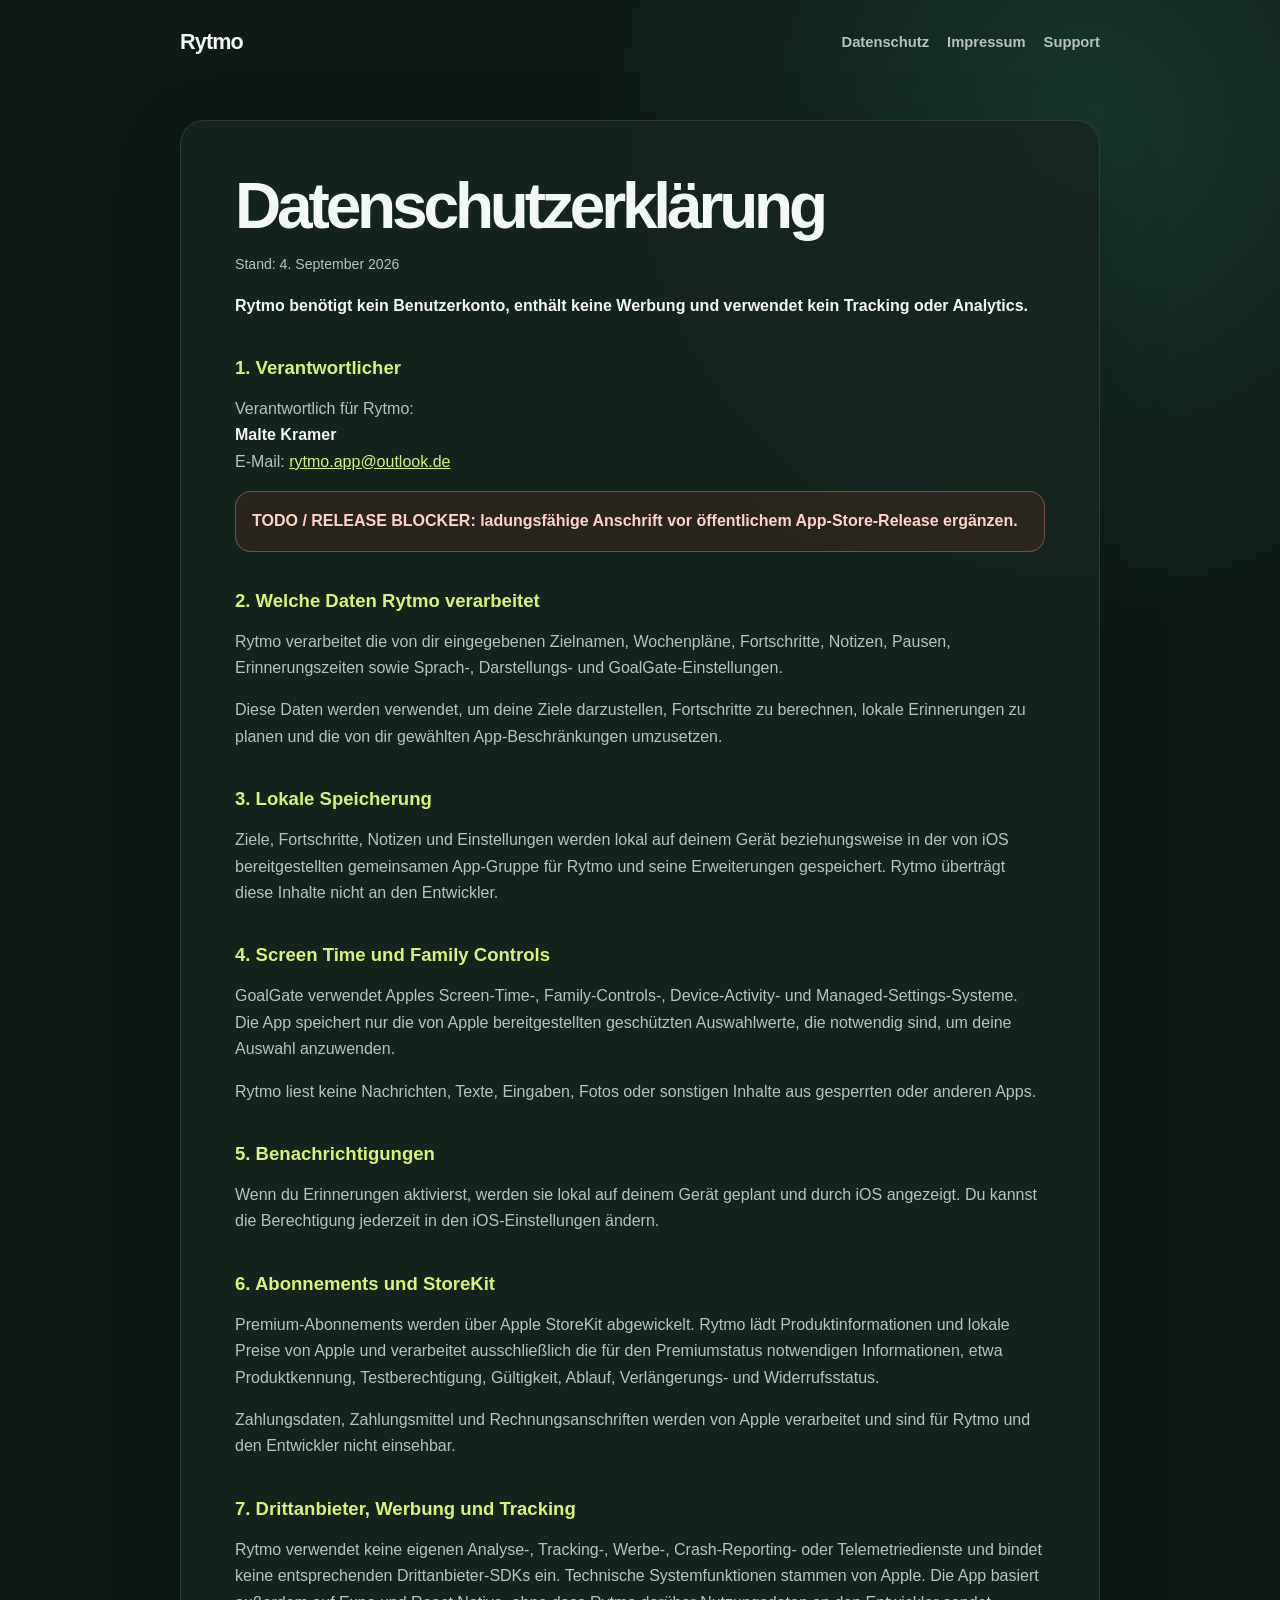
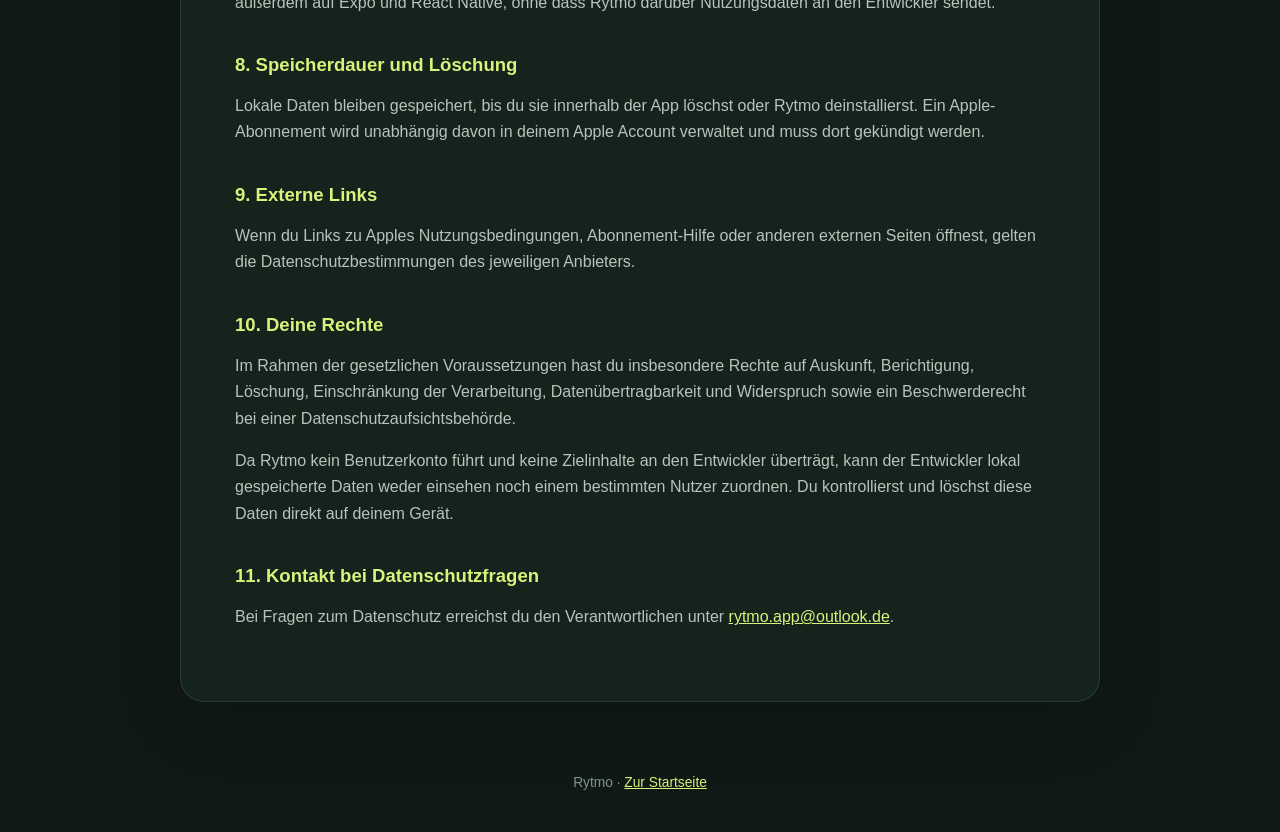
==== privacy.html @ b10259a2 "Add files via upload" ====
<!doctype html>
<html lang="de">
  <head>
    <meta charset="utf-8">
    <meta name="viewport" content="width=device-width, initial-scale=1">
    <meta name="description" content="Datenschutzerklärung der iOS-App Rytmo.">
    <title>Datenschutz – Rytmo</title>
    <link rel="stylesheet" href="styles.css">
  </head>
  <body>
    <header class="wrap">
      <nav aria-label="Hauptnavigation">
        <a class="brand" href="index.html">Rytmo</a>
        <div class="nav-links">
          <a href="privacy.html" aria-current="page">Datenschutz</a>
          <a href="imprint.html">Impressum</a>
          <a href="support.html">Support</a>
        </div>
      </nav>
    </header>

    <main class="wrap">
      <article class="document">
        <h1>Datenschutzerklärung</h1>
        <p class="meta">Stand: 4. September 2026</p>
        <p><strong>Rytmo benötigt kein Benutzerkonto, enthält keine Werbung und verwendet kein Tracking oder Analytics.</strong></p>

        <h2>1. Verantwortlicher</h2>
        <p>Verantwortlich für Rytmo:<br><strong>Malte Kramer</strong><br>E-Mail: <a href="mailto:rytmo.app@outlook.de">rytmo.app@outlook.de</a></p>
        <p class="blocker">TODO / RELEASE BLOCKER: ladungsfähige Anschrift vor öffentlichem App-Store-Release ergänzen.</p>

        <h2>2. Welche Daten Rytmo verarbeitet</h2>
        <p>Rytmo verarbeitet die von dir eingegebenen Zielnamen, Wochenpläne, Fortschritte, Notizen, Pausen, Erinnerungszeiten sowie Sprach-, Darstellungs- und GoalGate-Einstellungen.</p>
        <p>Diese Daten werden verwendet, um deine Ziele darzustellen, Fortschritte zu berechnen, lokale Erinnerungen zu planen und die von dir gewählten App-Beschränkungen umzusetzen.</p>

        <h2>3. Lokale Speicherung</h2>
        <p>Ziele, Fortschritte, Notizen und Einstellungen werden lokal auf deinem Gerät beziehungsweise in der von iOS bereitgestellten gemeinsamen App-Gruppe für Rytmo und seine Erweiterungen gespeichert. Rytmo überträgt diese Inhalte nicht an den Entwickler.</p>

        <h2>4. Screen Time und Family Controls</h2>
        <p>GoalGate verwendet Apples Screen-Time-, Family-Controls-, Device-Activity- und Managed-Settings-Systeme. Die App speichert nur die von Apple bereitgestellten geschützten Auswahlwerte, die notwendig sind, um deine Auswahl anzuwenden.</p>
        <p>Rytmo liest keine Nachrichten, Texte, Eingaben, Fotos oder sonstigen Inhalte aus gesperrten oder anderen Apps.</p>

        <h2>5. Benachrichtigungen</h2>
        <p>Wenn du Erinnerungen aktivierst, werden sie lokal auf deinem Gerät geplant und durch iOS angezeigt. Du kannst die Berechtigung jederzeit in den iOS-Einstellungen ändern.</p>

        <h2>6. Abonnements und StoreKit</h2>
        <p>Premium-Abonnements werden über Apple StoreKit abgewickelt. Rytmo lädt Produktinformationen und lokale Preise von Apple und verarbeitet ausschließlich die für den Premiumstatus notwendigen Informationen, etwa Produktkennung, Testberechtigung, Gültigkeit, Ablauf, Verlängerungs- und Widerrufsstatus.</p>
        <p>Zahlungsdaten, Zahlungsmittel und Rechnungsanschriften werden von Apple verarbeitet und sind für Rytmo und den Entwickler nicht einsehbar.</p>

        <h2>7. Drittanbieter, Werbung und Tracking</h2>
        <p>Rytmo verwendet keine eigenen Analyse-, Tracking-, Werbe-, Crash-Reporting- oder Telemetriedienste und bindet keine entsprechenden Drittanbieter-SDKs ein. Technische Systemfunktionen stammen von Apple. Die App basiert außerdem auf Expo und React Native, ohne dass Rytmo darüber Nutzungsdaten an den Entwickler sendet.</p>

        <h2>8. Speicherdauer und Löschung</h2>
        <p>Lokale Daten bleiben gespeichert, bis du sie innerhalb der App löschst oder Rytmo deinstallierst. Ein Apple-Abonnement wird unabhängig davon in deinem Apple Account verwaltet und muss dort gekündigt werden.</p>

        <h2>9. Externe Links</h2>
        <p>Wenn du Links zu Apples Nutzungsbedingungen, Abonnement-Hilfe oder anderen externen Seiten öffnest, gelten die Datenschutzbestimmungen des jeweiligen Anbieters.</p>

        <h2>10. Deine Rechte</h2>
        <p>Im Rahmen der gesetzlichen Voraussetzungen hast du insbesondere Rechte auf Auskunft, Berichtigung, Löschung, Einschränkung der Verarbeitung, Datenübertragbarkeit und Widerspruch sowie ein Beschwerderecht bei einer Datenschutzaufsichtsbehörde.</p>
        <p>Da Rytmo kein Benutzerkonto führt und keine Zielinhalte an den Entwickler überträgt, kann der Entwickler lokal gespeicherte Daten weder einsehen noch einem bestimmten Nutzer zuordnen. Du kontrollierst und löschst diese Daten direkt auf deinem Gerät.</p>

        <h2>11. Kontakt bei Datenschutzfragen</h2>
        <p>Bei Fragen zum Datenschutz erreichst du den Verantwortlichen unter <a href="mailto:rytmo.app@outlook.de">rytmo.app@outlook.de</a>.</p>
      </article>
    </main>

    <footer class="wrap">Rytmo · <a href="index.html">Zur Startseite</a></footer>
  </body>
</html>
---- styles.css ----
:root {
  color-scheme: dark;
  --bg: #0f1915;
  --surface: #17251f;
  --surface-soft: #1d3028;
  --ink: #f4f8f5;
  --muted: #b7c4bd;
  --brand: #71c7a8;
  --lime: #d8f27b;
  --line: rgba(255, 255, 255, 0.1);
  --danger: #ff9e88;
}

* {
  box-sizing: border-box;
}

html {
  scroll-behavior: smooth;
}

body {
  margin: 0;
  min-height: 100vh;
  background:
    radial-gradient(circle at 85% 5%, rgba(45, 128, 98, 0.28), transparent 32rem),
    var(--bg);
  color: var(--ink);
  font-family: -apple-system, BlinkMacSystemFont, "Segoe UI", sans-serif;
  line-height: 1.65;
}

a {
  color: var(--lime);
}

a:hover,
a:focus-visible {
  color: #edffae;
}

.wrap {
  width: min(100% - 32px, 920px);
  margin: 0 auto;
}

header {
  padding: 24px 0;
}

nav {
  display: flex;
  align-items: center;
  justify-content: space-between;
  gap: 20px;
}

.brand {
  color: var(--ink);
  font-size: 1.35rem;
  font-weight: 900;
  letter-spacing: -0.04em;
  text-decoration: none;
}

.nav-links {
  display: flex;
  flex-wrap: wrap;
  justify-content: flex-end;
  gap: 8px 18px;
}

.nav-links a {
  color: var(--muted);
  font-size: 0.92rem;
  font-weight: 700;
  text-decoration: none;
}

.hero {
  padding: 76px 0 92px;
}

.mark {
  display: grid;
  width: 72px;
  height: 72px;
  place-items: center;
  border-radius: 23px;
  background: var(--lime);
  color: #10251d;
  font-size: 2.2rem;
  font-weight: 900;
  box-shadow: 0 18px 60px rgba(216, 242, 123, 0.16);
}

h1 {
  max-width: 720px;
  margin: 28px 0 16px;
  font-size: clamp(2.6rem, 8vw, 5rem);
  line-height: 0.98;
  letter-spacing: -0.065em;
}

.lead {
  max-width: 630px;
  margin: 0;
  color: var(--muted);
  font-size: clamp(1.05rem, 2.5vw, 1.3rem);
}

.cards {
  display: grid;
  grid-template-columns: repeat(3, 1fr);
  gap: 16px;
  padding-bottom: 72px;
}

.card,
.document {
  border: 1px solid var(--line);
  border-radius: 24px;
  background: rgba(23, 37, 31, 0.88);
  box-shadow: 0 18px 70px rgba(0, 0, 0, 0.15);
}

.card {
  display: block;
  min-height: 185px;
  padding: 22px;
  color: var(--ink);
  text-decoration: none;
  transition: transform 160ms ease, border-color 160ms ease;
}

.card:hover,
.card:focus-visible {
  transform: translateY(-3px);
  border-color: rgba(216, 242, 123, 0.48);
}

.card h2 {
  margin: 18px 0 6px;
  font-size: 1.2rem;
}

.card p {
  margin: 0;
  color: var(--muted);
  font-size: 0.94rem;
}

.icon {
  display: grid;
  width: 42px;
  height: 42px;
  place-items: center;
  border-radius: 14px;
  background: rgba(216, 242, 123, 0.12);
  color: var(--lime);
  font-weight: 900;
}

.document {
  margin: 36px 0 70px;
  padding: clamp(22px, 5vw, 54px);
}

.document h1 {
  margin-top: 0;
  font-size: clamp(2.2rem, 7vw, 4rem);
}

.document h2 {
  margin: 36px 0 10px;
  color: var(--lime);
  font-size: 1.16rem;
  line-height: 1.35;
}

.document p,
.document li {
  color: var(--muted);
}

.document strong {
  color: var(--ink);
}

.meta {
  color: #8fa198;
  font-size: 0.88rem;
}

.blocker {
  margin: 16px 0;
  padding: 16px;
  border: 1px solid rgba(255, 158, 136, 0.35);
  border-radius: 16px;
  background: rgba(141, 51, 35, 0.17);
  color: #ffd3c8 !important;
  font-weight: 800;
}

.button {
  display: inline-flex;
  min-height: 48px;
  align-items: center;
  justify-content: center;
  margin-top: 12px;
  padding: 0 18px;
  border-radius: 16px;
  background: var(--lime);
  color: #10251d;
  font-weight: 900;
  text-decoration: none;
}

.button:hover,
.button:focus-visible {
  color: #10251d;
  background: #e8fa9d;
}

footer {
  padding: 0 0 38px;
  color: #82938a;
  font-size: 0.86rem;
  text-align: center;
}

@media (max-width: 720px) {
  nav {
    align-items: flex-start;
  }

  .nav-links {
    max-width: 220px;
  }

  .hero {
    padding: 54px 0 62px;
  }

  .cards {
    grid-template-columns: 1fr;
  }

  .card {
    min-height: 150px;
  }
}

@media (prefers-reduced-motion: reduce) {
  html {
    scroll-behavior: auto;
  }

  .card {
    transition: none;
  }
}
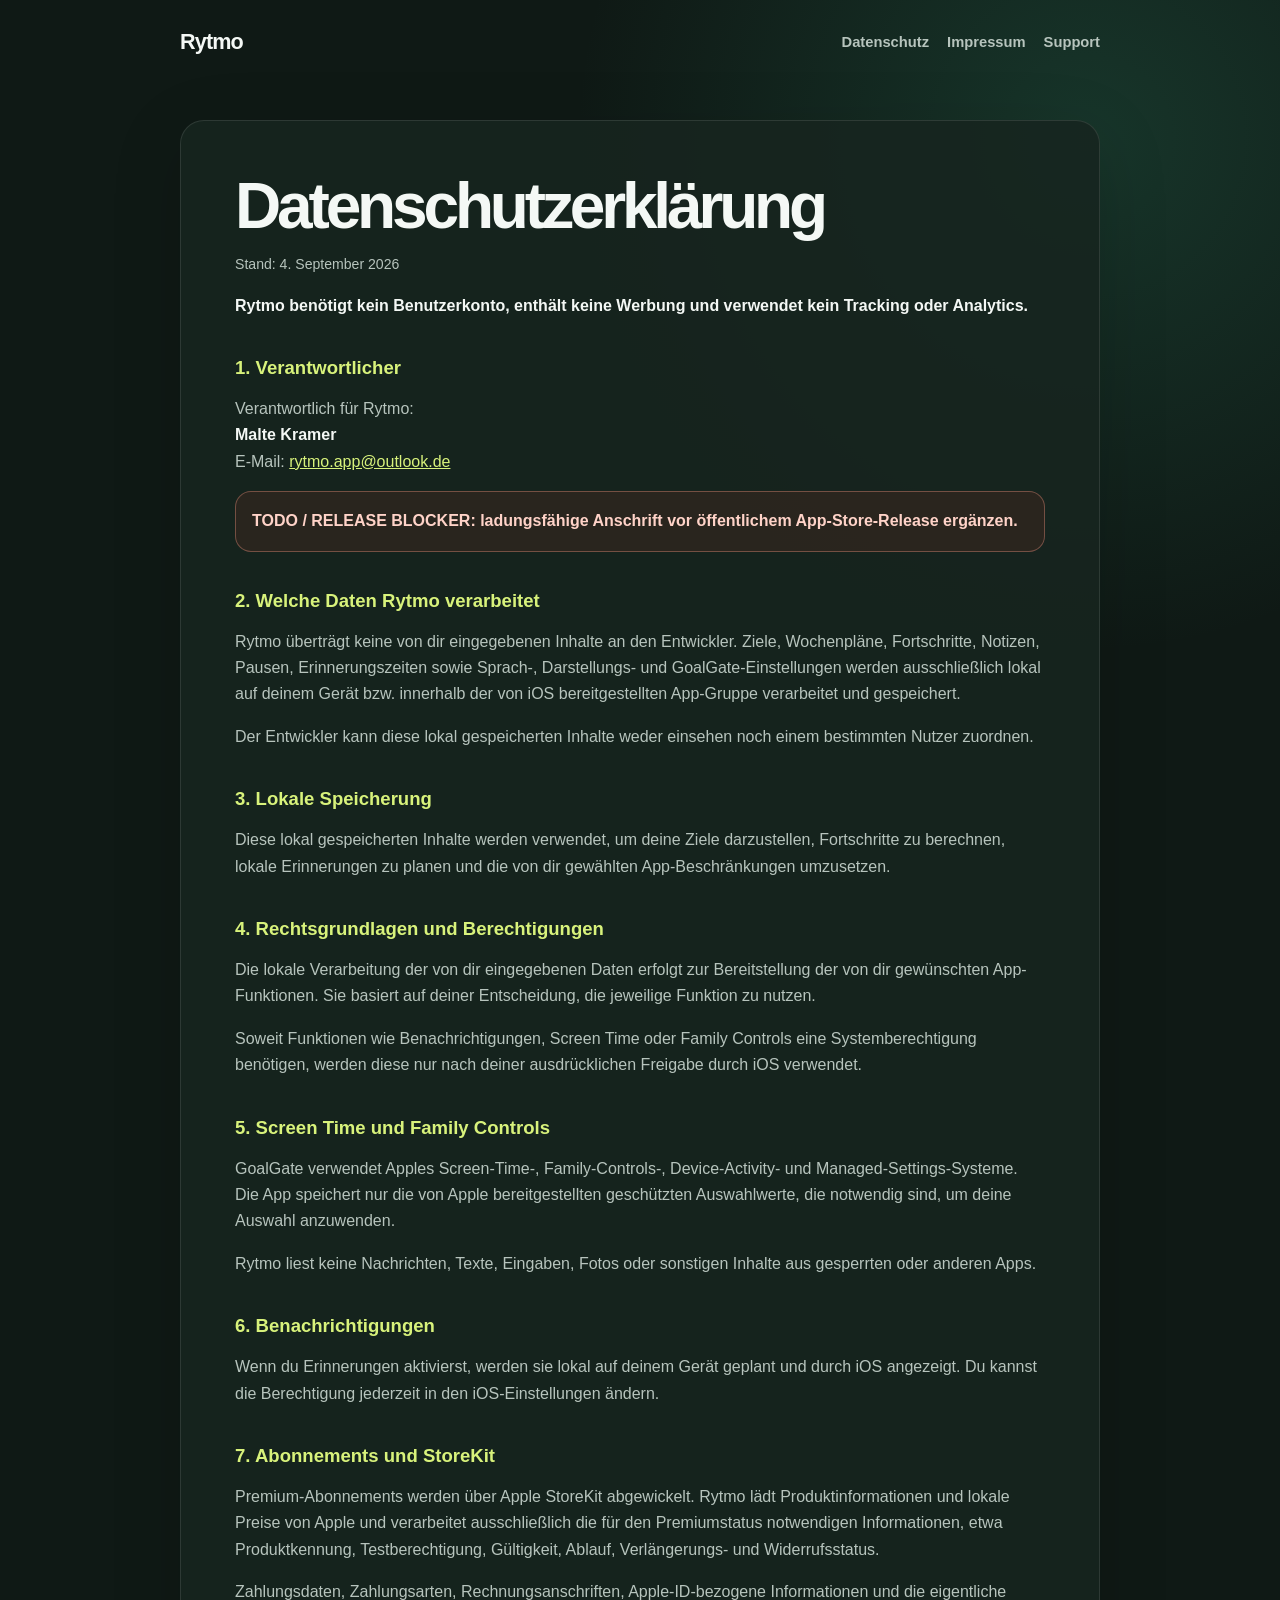
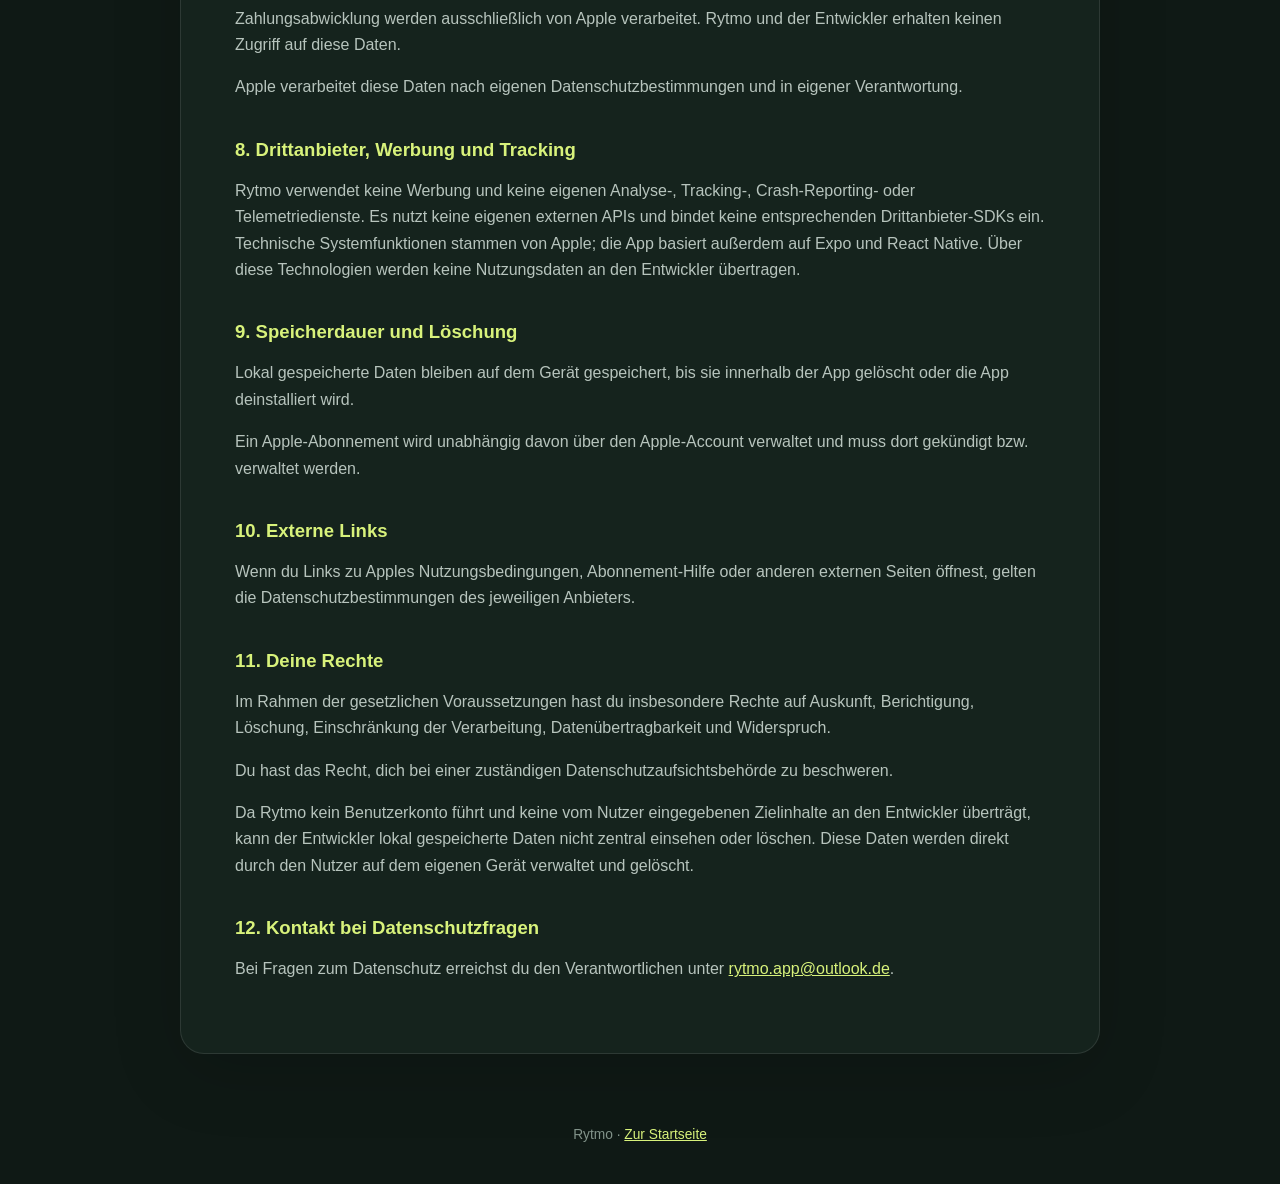
==== commit 851782b0: "Add files via upload" ====
--- a/privacy.html
+++ b/privacy.html
@@ -30,37 +30,44 @@
         <p class="blocker">TODO / RELEASE BLOCKER: ladungsfähige Anschrift vor öffentlichem App-Store-Release ergänzen.</p>
 
         <h2>2. Welche Daten Rytmo verarbeitet</h2>
-        <p>Rytmo verarbeitet die von dir eingegebenen Zielnamen, Wochenpläne, Fortschritte, Notizen, Pausen, Erinnerungszeiten sowie Sprach-, Darstellungs- und GoalGate-Einstellungen.</p>
-        <p>Diese Daten werden verwendet, um deine Ziele darzustellen, Fortschritte zu berechnen, lokale Erinnerungen zu planen und die von dir gewählten App-Beschränkungen umzusetzen.</p>
+        <p>Rytmo überträgt keine von dir eingegebenen Inhalte an den Entwickler. Ziele, Wochenpläne, Fortschritte, Notizen, Pausen, Erinnerungszeiten sowie Sprach-, Darstellungs- und GoalGate-Einstellungen werden ausschließlich lokal auf deinem Gerät bzw. innerhalb der von iOS bereitgestellten App-Gruppe verarbeitet und gespeichert.</p>
+        <p>Der Entwickler kann diese lokal gespeicherten Inhalte weder einsehen noch einem bestimmten Nutzer zuordnen.</p>
 
         <h2>3. Lokale Speicherung</h2>
-        <p>Ziele, Fortschritte, Notizen und Einstellungen werden lokal auf deinem Gerät beziehungsweise in der von iOS bereitgestellten gemeinsamen App-Gruppe für Rytmo und seine Erweiterungen gespeichert. Rytmo überträgt diese Inhalte nicht an den Entwickler.</p>
+        <p>Diese lokal gespeicherten Inhalte werden verwendet, um deine Ziele darzustellen, Fortschritte zu berechnen, lokale Erinnerungen zu planen und die von dir gewählten App-Beschränkungen umzusetzen.</p>
 
-        <h2>4. Screen Time und Family Controls</h2>
+        <h2>4. Rechtsgrundlagen und Berechtigungen</h2>
+        <p>Die lokale Verarbeitung der von dir eingegebenen Daten erfolgt zur Bereitstellung der von dir gewünschten App-Funktionen. Sie basiert auf deiner Entscheidung, die jeweilige Funktion zu nutzen.</p>
+        <p>Soweit Funktionen wie Benachrichtigungen, Screen Time oder Family Controls eine Systemberechtigung benötigen, werden diese nur nach deiner ausdrücklichen Freigabe durch iOS verwendet.</p>
+
+        <h2>5. Screen Time und Family Controls</h2>
         <p>GoalGate verwendet Apples Screen-Time-, Family-Controls-, Device-Activity- und Managed-Settings-Systeme. Die App speichert nur die von Apple bereitgestellten geschützten Auswahlwerte, die notwendig sind, um deine Auswahl anzuwenden.</p>
         <p>Rytmo liest keine Nachrichten, Texte, Eingaben, Fotos oder sonstigen Inhalte aus gesperrten oder anderen Apps.</p>
 
-        <h2>5. Benachrichtigungen</h2>
+        <h2>6. Benachrichtigungen</h2>
         <p>Wenn du Erinnerungen aktivierst, werden sie lokal auf deinem Gerät geplant und durch iOS angezeigt. Du kannst die Berechtigung jederzeit in den iOS-Einstellungen ändern.</p>
 
-        <h2>6. Abonnements und StoreKit</h2>
+        <h2>7. Abonnements und StoreKit</h2>
         <p>Premium-Abonnements werden über Apple StoreKit abgewickelt. Rytmo lädt Produktinformationen und lokale Preise von Apple und verarbeitet ausschließlich die für den Premiumstatus notwendigen Informationen, etwa Produktkennung, Testberechtigung, Gültigkeit, Ablauf, Verlängerungs- und Widerrufsstatus.</p>
-        <p>Zahlungsdaten, Zahlungsmittel und Rechnungsanschriften werden von Apple verarbeitet und sind für Rytmo und den Entwickler nicht einsehbar.</p>
+        <p>Zahlungsdaten, Zahlungsarten, Rechnungsanschriften, Apple-ID-bezogene Informationen und die eigentliche Zahlungsabwicklung werden ausschließlich von Apple verarbeitet. Rytmo und der Entwickler erhalten keinen Zugriff auf diese Daten.</p>
+        <p>Apple verarbeitet diese Daten nach eigenen Datenschutzbestimmungen und in eigener Verantwortung.</p>
 
-        <h2>7. Drittanbieter, Werbung und Tracking</h2>
-        <p>Rytmo verwendet keine eigenen Analyse-, Tracking-, Werbe-, Crash-Reporting- oder Telemetriedienste und bindet keine entsprechenden Drittanbieter-SDKs ein. Technische Systemfunktionen stammen von Apple. Die App basiert außerdem auf Expo und React Native, ohne dass Rytmo darüber Nutzungsdaten an den Entwickler sendet.</p>
+        <h2>8. Drittanbieter, Werbung und Tracking</h2>
+        <p>Rytmo verwendet keine Werbung und keine eigenen Analyse-, Tracking-, Crash-Reporting- oder Telemetriedienste. Es nutzt keine eigenen externen APIs und bindet keine entsprechenden Drittanbieter-SDKs ein. Technische Systemfunktionen stammen von Apple; die App basiert außerdem auf Expo und React Native. Über diese Technologien werden keine Nutzungsdaten an den Entwickler übertragen.</p>
 
-        <h2>8. Speicherdauer und Löschung</h2>
-        <p>Lokale Daten bleiben gespeichert, bis du sie innerhalb der App löschst oder Rytmo deinstallierst. Ein Apple-Abonnement wird unabhängig davon in deinem Apple Account verwaltet und muss dort gekündigt werden.</p>
+        <h2>9. Speicherdauer und Löschung</h2>
+        <p>Lokal gespeicherte Daten bleiben auf dem Gerät gespeichert, bis sie innerhalb der App gelöscht oder die App deinstalliert wird.</p>
+        <p>Ein Apple-Abonnement wird unabhängig davon über den Apple-Account verwaltet und muss dort gekündigt bzw. verwaltet werden.</p>
 
-        <h2>9. Externe Links</h2>
+        <h2>10. Externe Links</h2>
         <p>Wenn du Links zu Apples Nutzungsbedingungen, Abonnement-Hilfe oder anderen externen Seiten öffnest, gelten die Datenschutzbestimmungen des jeweiligen Anbieters.</p>
 
-        <h2>10. Deine Rechte</h2>
-        <p>Im Rahmen der gesetzlichen Voraussetzungen hast du insbesondere Rechte auf Auskunft, Berichtigung, Löschung, Einschränkung der Verarbeitung, Datenübertragbarkeit und Widerspruch sowie ein Beschwerderecht bei einer Datenschutzaufsichtsbehörde.</p>
-        <p>Da Rytmo kein Benutzerkonto führt und keine Zielinhalte an den Entwickler überträgt, kann der Entwickler lokal gespeicherte Daten weder einsehen noch einem bestimmten Nutzer zuordnen. Du kontrollierst und löschst diese Daten direkt auf deinem Gerät.</p>
+        <h2>11. Deine Rechte</h2>
+        <p>Im Rahmen der gesetzlichen Voraussetzungen hast du insbesondere Rechte auf Auskunft, Berichtigung, Löschung, Einschränkung der Verarbeitung, Datenübertragbarkeit und Widerspruch.</p>
+        <p>Du hast das Recht, dich bei einer zuständigen Datenschutzaufsichtsbehörde zu beschweren.</p>
+        <p>Da Rytmo kein Benutzerkonto führt und keine vom Nutzer eingegebenen Zielinhalte an den Entwickler überträgt, kann der Entwickler lokal gespeicherte Daten nicht zentral einsehen oder löschen. Diese Daten werden direkt durch den Nutzer auf dem eigenen Gerät verwaltet und gelöscht.</p>
 
-        <h2>11. Kontakt bei Datenschutzfragen</h2>
+        <h2>12. Kontakt bei Datenschutzfragen</h2>
         <p>Bei Fragen zum Datenschutz erreichst du den Verantwortlichen unter <a href="mailto:rytmo.app@outlook.de">rytmo.app@outlook.de</a>.</p>
       </article>
     </main>
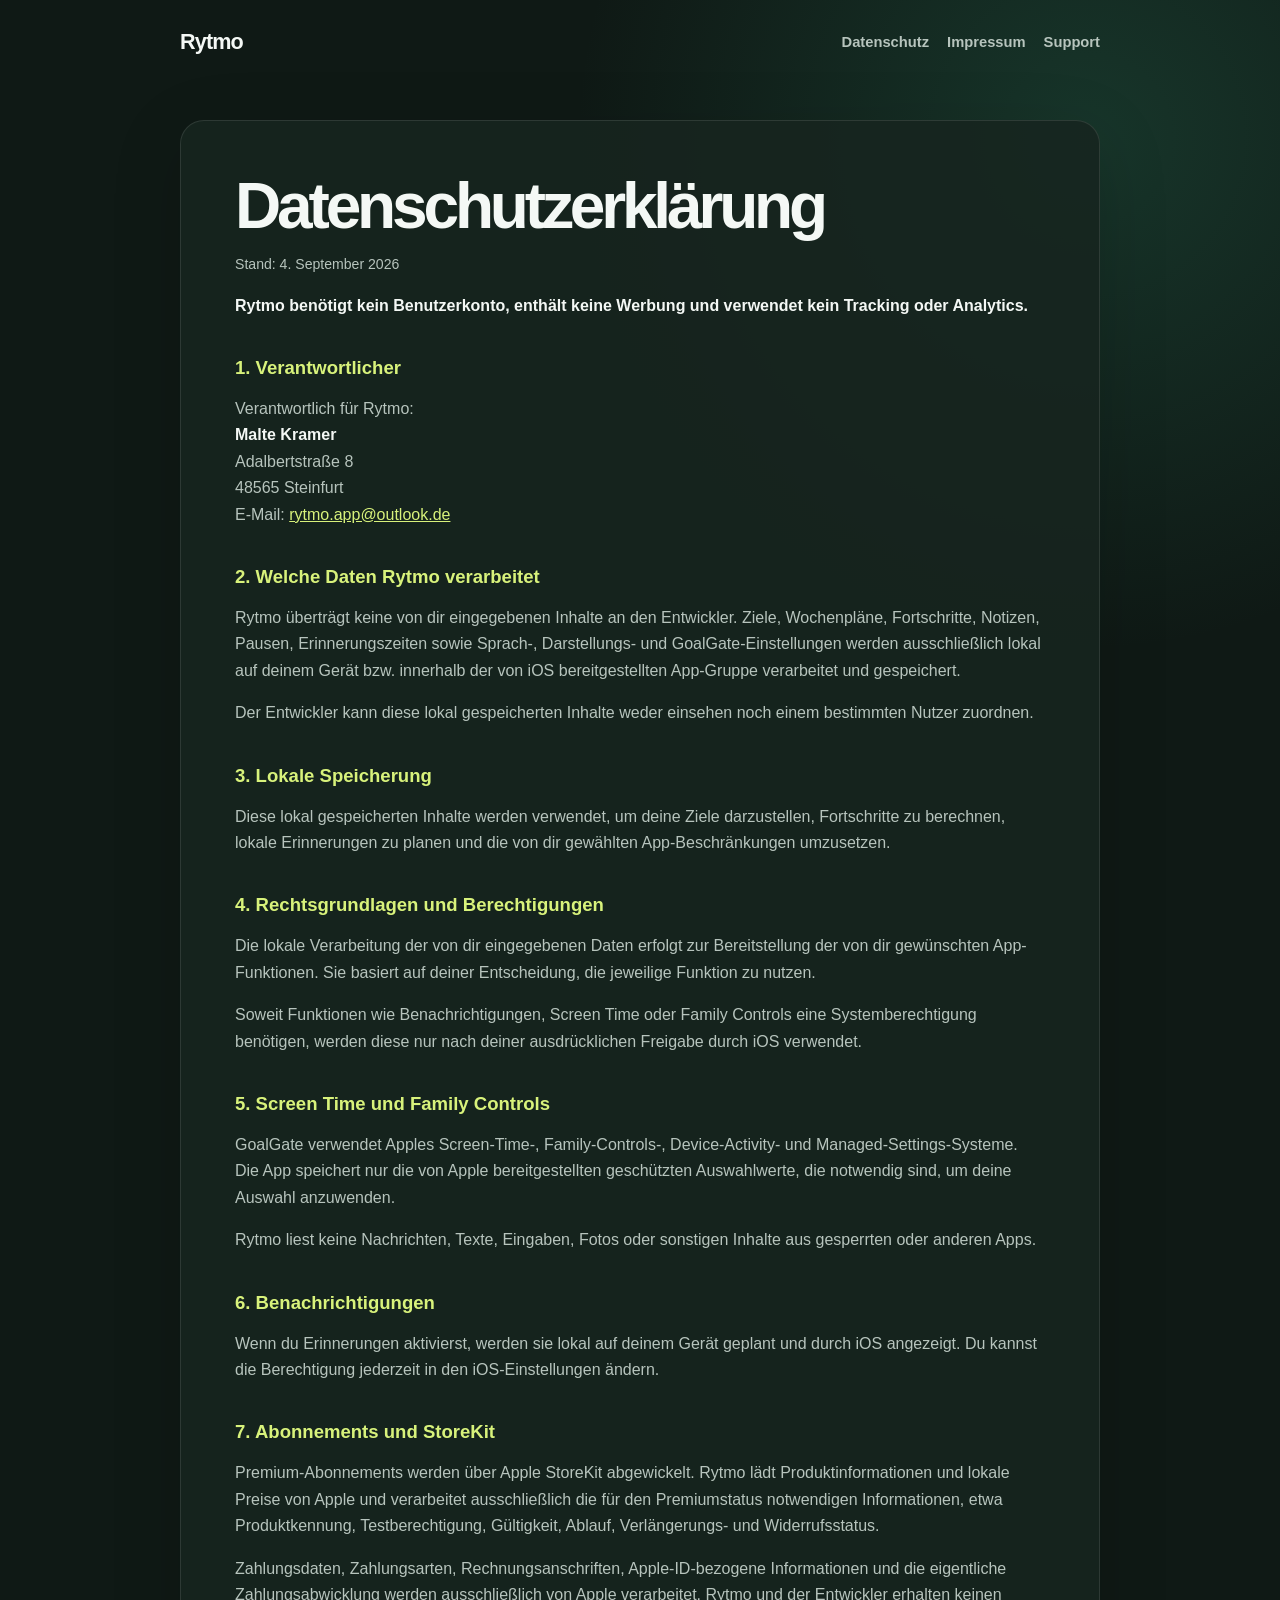
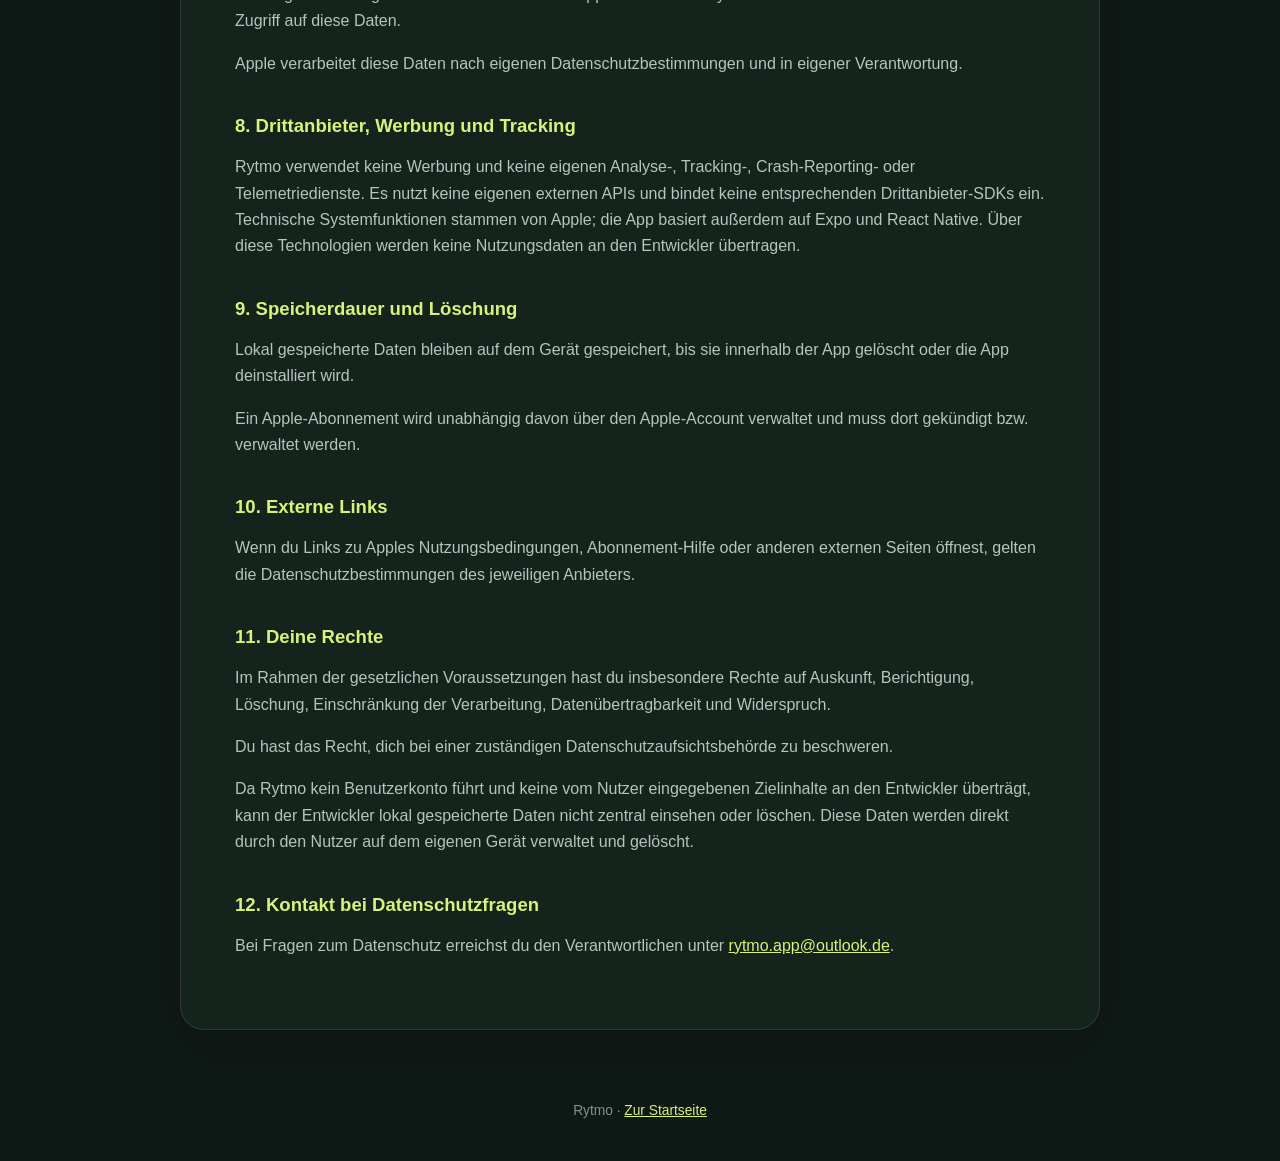
==== commit 5f9b6814: "Add files via upload" ====
--- a/privacy.html
+++ b/privacy.html
@@ -26,8 +26,7 @@
         <p><strong>Rytmo benötigt kein Benutzerkonto, enthält keine Werbung und verwendet kein Tracking oder Analytics.</strong></p>
 
         <h2>1. Verantwortlicher</h2>
-        <p>Verantwortlich für Rytmo:<br><strong>Malte Kramer</strong><br>E-Mail: <a href="mailto:rytmo.app@outlook.de">rytmo.app@outlook.de</a></p>
-        <p class="blocker">TODO / RELEASE BLOCKER: ladungsfähige Anschrift vor öffentlichem App-Store-Release ergänzen.</p>
+        <p>Verantwortlich für Rytmo:<br><strong>Malte Kramer</strong><br>Adalbertstraße 8<br>48565 Steinfurt<br>E-Mail: <a href="mailto:rytmo.app@outlook.de">rytmo.app@outlook.de</a></p>
 
         <h2>2. Welche Daten Rytmo verarbeitet</h2>
         <p>Rytmo überträgt keine von dir eingegebenen Inhalte an den Entwickler. Ziele, Wochenpläne, Fortschritte, Notizen, Pausen, Erinnerungszeiten sowie Sprach-, Darstellungs- und GoalGate-Einstellungen werden ausschließlich lokal auf deinem Gerät bzw. innerhalb der von iOS bereitgestellten App-Gruppe verarbeitet und gespeichert.</p>
